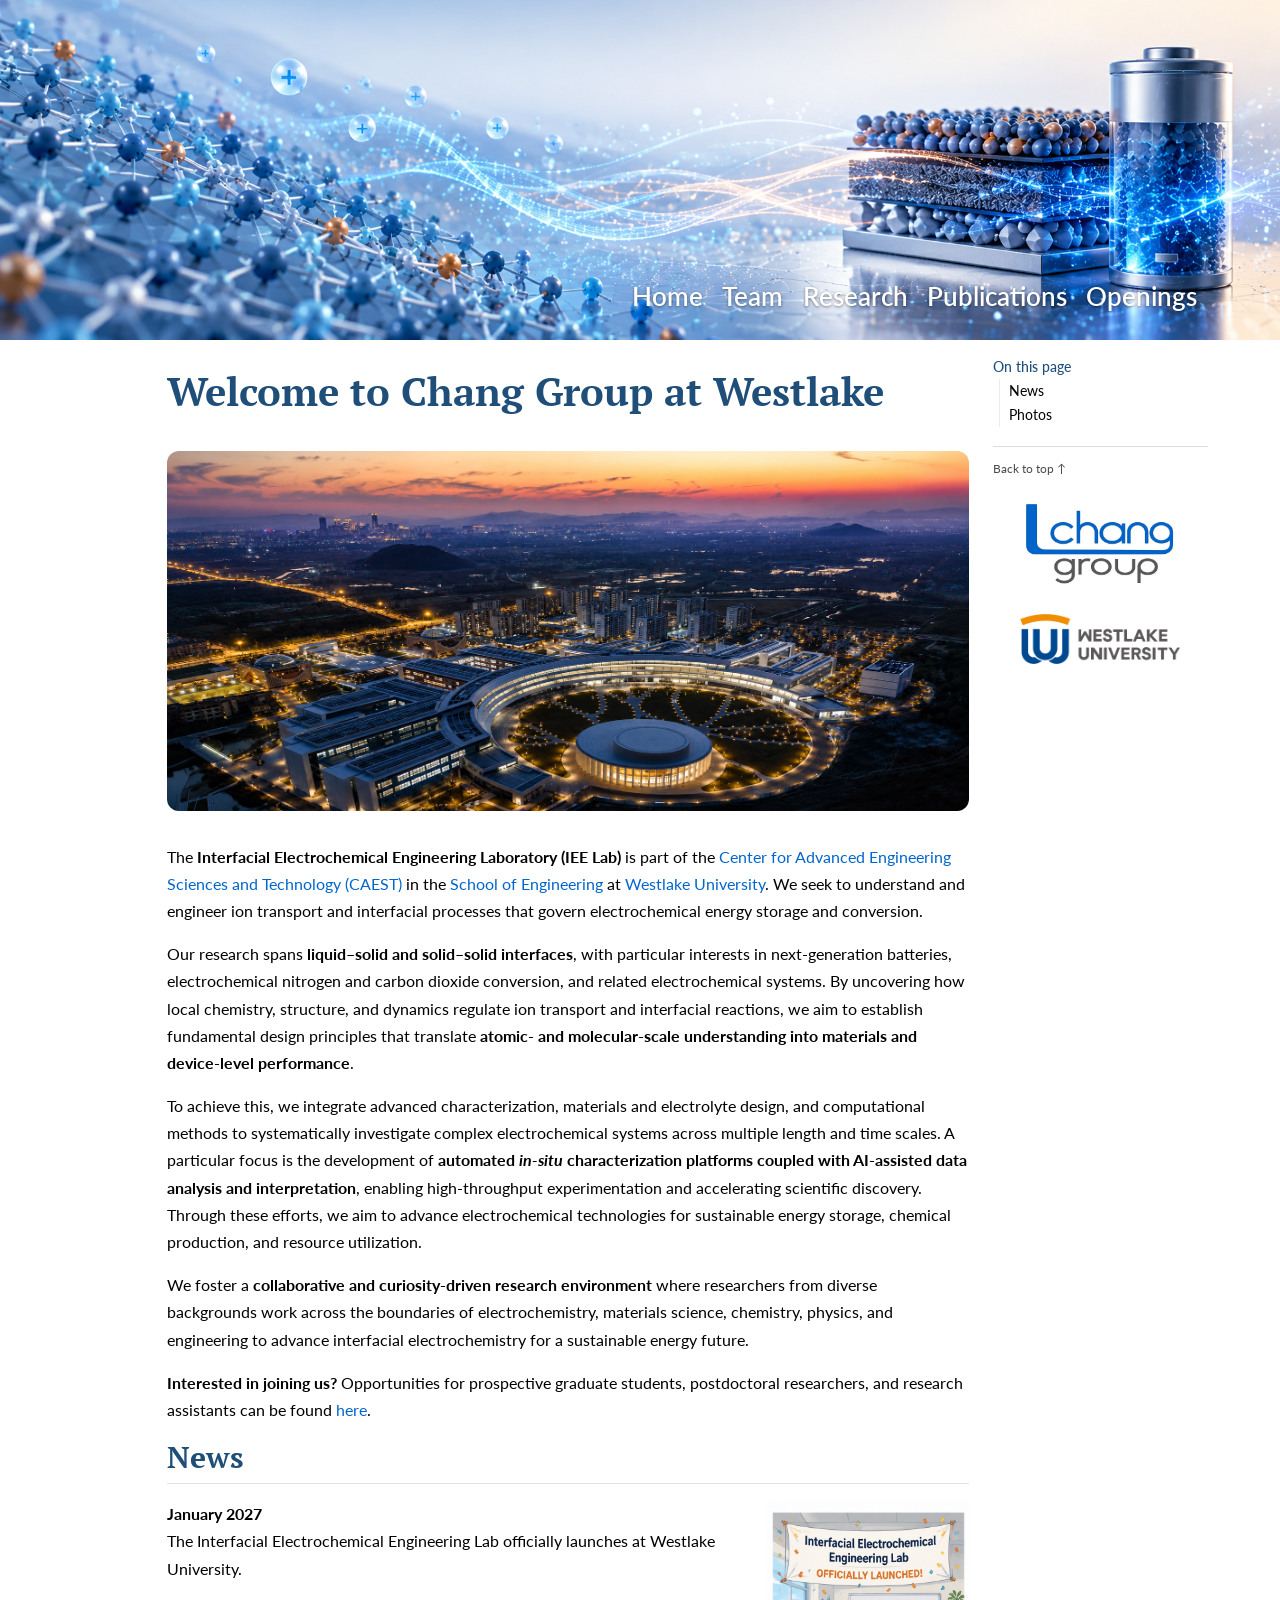
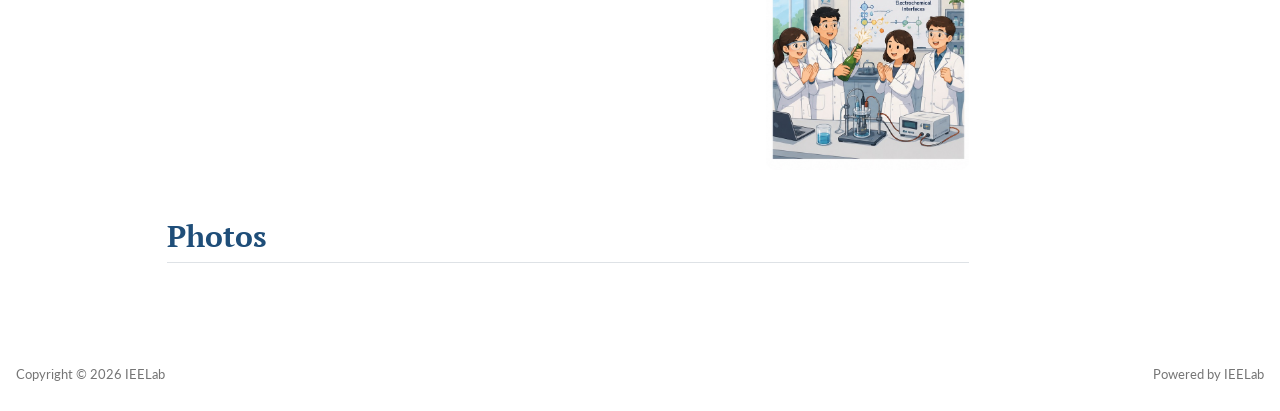
==== docs/index.html @ b9132589 "up" ====
<!DOCTYPE html>
<html xmlns="http://www.w3.org/1999/xhtml" lang="en" xml:lang="en"><head>

<meta charset="utf-8">
<meta name="generator" content="quarto-1.9.37">

<meta name="viewport" content="width=device-width, initial-scale=1.0, user-scalable=yes">


<title>Welcome to Chang Group at Westlake – Interfacial Electrochemical Engineering Lab</title>
<style>
/* Default styles provided by pandoc.
** See https://pandoc.org/MANUAL.html#variables-for-html for config info.
*/
code{white-space: pre-wrap;}
span.smallcaps{font-variant: small-caps;}
div.columns{display: flex; gap: min(4vw, 1.5em);}
div.column{flex: auto; overflow-x: auto;}
div.hanging-indent{margin-left: 1.5em; text-indent: -1.5em;}
ul.task-list{list-style: none;}
ul.task-list li input[type="checkbox"] {
  width: 0.8em;
  margin: 0 0.8em 0.2em -1em; /* quarto-specific, see https://github.com/quarto-dev/quarto-cli/issues/4556 */ 
  vertical-align: middle;
}
</style>


<script src="site_libs/quarto-nav/quarto-nav.js"></script>
<script src="site_libs/quarto-nav/headroom.min.js"></script>
<script src="site_libs/clipboard/clipboard.min.js"></script>
<script src="site_libs/quarto-search/autocomplete.umd.js"></script>
<script src="site_libs/quarto-search/fuse.min.js"></script>
<script src="site_libs/quarto-search/quarto-search.js"></script>
<meta name="quarto:offset" content="./">
<link href="./images/site-logo.jpg" rel="icon" type="image/jpeg">
<script src="site_libs/quarto-html/quarto.js" type="module"></script>
<script src="site_libs/quarto-html/tabsets/tabsets.js" type="module"></script>
<script src="site_libs/quarto-html/popper.min.js"></script>
<script src="site_libs/quarto-html/tippy.umd.min.js"></script>
<script src="site_libs/quarto-html/anchor.min.js"></script>
<link href="site_libs/quarto-html/tippy.css" rel="stylesheet">
<link href="site_libs/quarto-html/quarto-syntax-highlighting-a9c94084e156453ce75ecc8ff7b2041c.css" rel="stylesheet" id="quarto-text-highlighting-styles">
<script src="site_libs/bootstrap/bootstrap.min.js"></script>
<link href="site_libs/bootstrap/bootstrap-icons.css" rel="stylesheet">
<link href="site_libs/bootstrap/bootstrap-a9c7d5d89ad159cc41b2f3a0798fcfa2.min.css" rel="stylesheet" append-hash="true" id="quarto-bootstrap" data-mode="light">
<script id="quarto-search-options" type="application/json">{
  "location": "navbar",
  "copy-button": false,
  "collapse-after": 3,
  "panel-placement": "end",
  "type": "overlay",
  "limit": 50,
  "keyboard-shortcut": [
    "f",
    "/",
    "s"
  ],
  "show-item-context": false,
  "language": {
    "search-no-results-text": "No results",
    "search-matching-documents-text": "matching documents",
    "search-copy-link-title": "Copy link to search",
    "search-hide-matches-text": "Hide additional matches",
    "search-more-match-text": "more match in this document",
    "search-more-matches-text": "more matches in this document",
    "search-clear-button-title": "Clear",
    "search-text-placeholder": "",
    "search-detached-cancel-button-title": "Cancel",
    "search-submit-button-title": "Submit",
    "search-label": "Search"
  }
}</script>
<script async="" src="https://www.googletagmanager.com/gtag/js?id=G-5TPCGR6ZQC"></script>

<script type="text/javascript">

window.dataLayer = window.dataLayer || [];
function gtag(){dataLayer.push(arguments);}
gtag('js', new Date());
gtag('config', 'G-5TPCGR6ZQC', { 'anonymize_ip': true});
</script>


</head>

<body class="nav-fixed quarto-light">

<div id="quarto-search-results"></div>
  <header id="quarto-header" class="headroom fixed-top">
    <nav class="navbar navbar-expand-lg " data-bs-theme="dark">
      <div class="navbar-container container-fluid">
      <div class="navbar-brand-container mx-auto">
    <a class="navbar-brand" href="./index.html">
    <span class="navbar-title">Interfacial Electrochemical Engineering Lab</span>
    </a>
  </div>
          <button class="navbar-toggler" type="button" data-bs-toggle="collapse" data-bs-target="#navbarCollapse" aria-controls="navbarCollapse" role="menu" aria-expanded="false" aria-label="Toggle navigation" onclick="if (window.quartoToggleHeadroom) { window.quartoToggleHeadroom(); }">
  <span class="navbar-toggler-icon"></span>
</button>
          <div class="collapse navbar-collapse" id="navbarCollapse">
            <ul class="navbar-nav navbar-nav-scroll ms-auto">
  <li class="nav-item">
    <a class="nav-link active" href="./index.html" aria-current="page"> 
<span class="menu-text">Home</span></a>
  </li>  
  <li class="nav-item">
    <a class="nav-link" href="./Team.html"> 
<span class="menu-text">Team</span></a>
  </li>  
  <li class="nav-item">
    <a class="nav-link" href="./Research.html"> 
<span class="menu-text">Research</span></a>
  </li>  
  <li class="nav-item">
    <a class="nav-link" href="./Publications.html"> 
<span class="menu-text">Publications</span></a>
  </li>  
  <li class="nav-item">
    <a class="nav-link" href="./Openings.html"> 
<span class="menu-text">Openings</span></a>
  </li>  
</ul>
          </div> <!-- /navcollapse -->
            <div class="quarto-navbar-tools">
</div>
      </div> <!-- /container-fluid -->
    </nav>
</header>
<!-- content -->
<div id="quarto-content" class="quarto-container page-columns page-rows-contents page-layout-article page-navbar">
<!-- sidebar -->
<!-- margin-sidebar -->
    <div id="quarto-margin-sidebar" class="sidebar margin-sidebar">
        <nav id="TOC" role="doc-toc" class="toc-active">
    <h2 id="toc-title">On this page</h2>
   
  <ul>
  <li><a href="#news" id="toc-news" class="nav-link active" data-scroll-target="#news">News</a></li>
  <li><a href="#photos" id="toc-photos" class="nav-link" data-scroll-target="#photos">Photos</a></li>
  </ul>
</nav>
    </div>
<!-- main -->
<main class="content" id="quarto-document-content">

<header id="title-block-header" class="quarto-title-block default">
<div class="quarto-title">
<h1 class="title">Welcome to Chang Group at Westlake</h1>
</div>



<div class="quarto-title-meta">

    
  
    
  </div>
  


</header>


<p><img src="images/westlake1.png" class="homepage-hero img-fluid"></p>
<div id="hero-heading">
<p>The <strong>Interfacial Electrochemical Engineering Laboratory (IEE Lab)</strong> is part of the <a href="https://en-soe.westlake.edu.cn/OurSchool/departmentcenter/centerCAEST/">Center for Advanced Engineering Sciences and Technology (CAEST)</a> in the <a href="https://en-soe.westlake.edu.cn/index.shtml">School of Engineering</a> at <a href="https://en.westlake.edu.cn/">Westlake University</a>. We seek to understand and engineer ion transport and interfacial processes that govern electrochemical energy storage and conversion.</p>
<p>Our research spans <strong>liquid–solid and solid–solid interfaces</strong>, with particular interests in next-generation batteries, electrochemical nitrogen and carbon dioxide conversion, and related electrochemical systems. By uncovering how local chemistry, structure, and dynamics regulate ion transport and interfacial reactions, we aim to establish fundamental design principles that translate <strong>atomic- and molecular-scale understanding into materials and device-level performance</strong>.</p>
<p>To achieve this, we integrate advanced characterization, materials and electrolyte design, and computational methods to systematically investigate complex electrochemical systems across multiple length and time scales. A particular focus is the development of <strong>automated <em>in-situ</em> characterization platforms coupled with AI-assisted data analysis and interpretation</strong>, enabling high-throughput experimentation and accelerating scientific discovery. Through these efforts, we aim to advance electrochemical technologies for sustainable energy storage, chemical production, and resource utilization.</p>
<p>We foster a <strong>collaborative and curiosity-driven research environment</strong> where researchers from diverse backgrounds work across the boundaries of electrochemistry, materials science, chemistry, physics, and engineering to advance interfacial electrochemistry for a sustainable energy future.</p>
<p><strong>Interested in joining us?</strong> Opportunities for prospective graduate students, postdoctoral researchers, and research assistants can be found <a href="./Openings.html">here</a>.</p>
</div>
<section id="news" class="level2">
<h2 class="anchored" data-anchor-id="news">News</h2>
<div class="news-item">
<p><img src="images/news/lab-launch.jpg" class="img-fluid" width="220"></p>
<p><strong>January 2027</strong><br>
The Interfacial Electrochemical Engineering Lab officially launches at Westlake University.</p>
</div>
</section>
<section id="photos" class="level2">
<h2 class="anchored" data-anchor-id="photos">Photos</h2>


</section>

</main> <!-- /main -->
<script>
document.addEventListener("DOMContentLoaded", function () {

  const toc = document.querySelector("#TOC");
  if (!toc) return;

  /*
   * Replace Quarto TOC links with clean clones.
   * This removes Quarto's original click handlers.
   */
  const oldLinks = Array.from(
    toc.querySelectorAll('a[href^="#"]')
  );

  oldLinks.forEach(oldLink => {
    const newLink = oldLink.cloneNode(true);
    oldLink.replaceWith(newLink);
  });


  // Get the new clean links
  const tocLinks = Array.from(
    toc.querySelectorAll('a[href^="#"]')
  );

  const sections = [];


  tocLinks.forEach(link => {
    const href = link.getAttribute("href");

    if (!href || !href.startsWith("#")) return;

    const target = document.querySelector(href);

    if (!target) return;

    link.addEventListener("click", function (e) {
      e.preventDefault();

      const targetY =
        target.getBoundingClientRect().top +
        window.scrollY -
        80;

      window.scrollTo({
        top: targetY,
        behavior: "auto"
      });

      history.replaceState(null, "", href);
    });
});


  /*
   * Active TOC highlighting
   */
  function updateTOC() {

    let current = null;

    sections.forEach(item => {

      const rect =
        item.section.getBoundingClientRect();

      if (rect.top <= 250) {
        current = item;
      }

    });


    tocLinks.forEach(link => {
      link.classList.remove("active");
    });


    if (current) {
      current.link.classList.add("active");
    }

  }


  window.addEventListener(
    "scroll",
    updateTOC,
    { passive: true }
  );

  updateTOC();


  /*
   * Back to top
   */
  const backToTop =
    document.createElement("a");

  backToTop.href = "#";
  backToTop.className = "back-to-top";
  backToTop.innerHTML = "Back to top ↑";

  backToTop.addEventListener(
    "click",
    function (e) {

      e.preventDefault();

      window.scrollTo({
        top: 0,
        behavior: "smooth"
      });

    }
  );

  toc.appendChild(backToTop);


  /*
   * Sidebar logos
   */
  const marginSidebar =
    document.querySelector(
      "#quarto-margin-sidebar"
    );

  if (marginSidebar) {

    const logoBox =
      document.createElement("div");

    logoBox.className =
      "sidebar-logos";

    logoBox.innerHTML = `
      <img class="chang-logo"
           src="images/site-logo.jpg"
           alt="Chang Group">

      <img class="westlake-logo"
           src="images/westlake-logo.png"
           alt="Westlake University">
    `;

    marginSidebar.appendChild(
      logoBox
    );

  }

});
</script>
<script id="quarto-html-after-body" type="application/javascript">
  window.document.addEventListener("DOMContentLoaded", function (event) {
    const icon = "";
    const anchorJS = new window.AnchorJS();
    anchorJS.options = {
      placement: 'right',
      icon: icon
    };
    anchorJS.add('.anchored');
    const isCodeAnnotation = (el) => {
      for (const clz of el.classList) {
        if (clz.startsWith('code-annotation-')) {                     
          return true;
        }
      }
      return false;
    }
    const onCopySuccess = function(e) {
      // button target
      const button = e.trigger;
      // don't keep focus
      button.blur();
      // flash "checked"
      button.classList.add('code-copy-button-checked');
      var currentTitle = button.getAttribute("title");
      button.setAttribute("title", "Copied!");
      let tooltip;
      if (window.bootstrap) {
        button.setAttribute("data-bs-toggle", "tooltip");
        button.setAttribute("data-bs-placement", "left");
        button.setAttribute("data-bs-title", "Copied!");
        tooltip = new bootstrap.Tooltip(button, 
          { trigger: "manual", 
            customClass: "code-copy-button-tooltip",
            offset: [0, -8]});
        tooltip.show();    
      }
      setTimeout(function() {
        if (tooltip) {
          tooltip.hide();
          button.removeAttribute("data-bs-title");
          button.removeAttribute("data-bs-toggle");
          button.removeAttribute("data-bs-placement");
        }
        button.setAttribute("title", currentTitle);
        button.classList.remove('code-copy-button-checked');
      }, 1000);
      // clear code selection
      e.clearSelection();
    }
    const getTextToCopy = function(trigger) {
      const outerScaffold = trigger.parentElement.cloneNode(true);
      const codeEl = outerScaffold.querySelector('code');
      for (const childEl of codeEl.children) {
        if (isCodeAnnotation(childEl)) {
          childEl.remove();
        }
      }
      return codeEl.innerText;
    }
    const clipboard = new window.ClipboardJS('.code-copy-button:not([data-in-quarto-modal])', {
      text: getTextToCopy
    });
    clipboard.on('success', onCopySuccess);
    if (window.document.getElementById('quarto-embedded-source-code-modal')) {
      const clipboardModal = new window.ClipboardJS('.code-copy-button[data-in-quarto-modal]', {
        text: getTextToCopy,
        container: window.document.getElementById('quarto-embedded-source-code-modal')
      });
      clipboardModal.on('success', onCopySuccess);
    }
      var localhostRegex = new RegExp(/^(?:http|https):\/\/localhost\:?[0-9]*\//);
      var mailtoRegex = new RegExp(/^mailto:/);
        var filterRegex = new RegExp("https:\/\/changli-ieelab\.github\.io\/westlake");
      var isInternal = (href) => {
          return filterRegex.test(href) || localhostRegex.test(href) || mailtoRegex.test(href);
      }
      // Inspect non-navigation links and adorn them if external
     var links = window.document.querySelectorAll('a[href]:not(.nav-link):not(.navbar-brand):not(.toc-action):not(.sidebar-link):not(.sidebar-item-toggle):not(.pagination-link):not(.no-external):not([aria-hidden]):not(.dropdown-item):not(.quarto-navigation-tool):not(.about-link)');
      for (var i=0; i<links.length; i++) {
        const link = links[i];
        if (!isInternal(link.href)) {
          // undo the damage that might have been done by quarto-nav.js in the case of
          // links that we want to consider external
          if (link.dataset.originalHref !== undefined) {
            link.href = link.dataset.originalHref;
          }
        }
      }
    function tippyHover(el, contentFn, onTriggerFn, onUntriggerFn) {
      const config = {
        allowHTML: true,
        maxWidth: 500,
        delay: 100,
        arrow: false,
        appendTo: function(el) {
            return el.parentElement;
        },
        interactive: true,
        interactiveBorder: 10,
        theme: 'quarto',
        placement: 'bottom-start',
      };
      if (contentFn) {
        config.content = contentFn;
      }
      if (onTriggerFn) {
        config.onTrigger = onTriggerFn;
      }
      if (onUntriggerFn) {
        config.onUntrigger = onUntriggerFn;
      }
      window.tippy(el, config); 
    }
    const noterefs = window.document.querySelectorAll('a[role="doc-noteref"]');
    for (var i=0; i<noterefs.length; i++) {
      const ref = noterefs[i];
      tippyHover(ref, function() {
        // use id or data attribute instead here
        let href = ref.getAttribute('data-footnote-href') || ref.getAttribute('href');
        try { href = new URL(href).hash; } catch {}
        const id = href.replace(/^#\/?/, "");
        const note = window.document.getElementById(id);
        if (note) {
          return note.innerHTML;
        } else {
          return "";
        }
      });
    }
    const xrefs = window.document.querySelectorAll('a.quarto-xref');
    const processXRef = (id, note) => {
      // Strip column container classes
      const stripColumnClz = (el) => {
        el.classList.remove("page-full", "page-columns");
        if (el.children) {
          for (const child of el.children) {
            stripColumnClz(child);
          }
        }
      }
      stripColumnClz(note)
      if (id === null || id.startsWith('sec-')) {
        // Special case sections, only their first couple elements
        const container = document.createElement("div");
        if (note.children && note.children.length > 2) {
          container.appendChild(note.children[0].cloneNode(true));
          for (let i = 1; i < note.children.length; i++) {
            const child = note.children[i];
            if (child.tagName === "P" && child.innerText === "") {
              continue;
            } else {
              container.appendChild(child.cloneNode(true));
              break;
            }
          }
          if (window.Quarto?.typesetMath) {
            window.Quarto.typesetMath(container);
          }
          return container.innerHTML
        } else {
          if (window.Quarto?.typesetMath) {
            window.Quarto.typesetMath(note);
          }
          return note.innerHTML;
        }
      } else {
        // Remove any anchor links if they are present
        const anchorLink = note.querySelector('a.anchorjs-link');
        if (anchorLink) {
          anchorLink.remove();
        }
        if (window.Quarto?.typesetMath) {
          window.Quarto.typesetMath(note);
        }
        if (note.classList.contains("callout")) {
          return note.outerHTML;
        } else {
          return note.innerHTML;
        }
      }
    }
    for (var i=0; i<xrefs.length; i++) {
      const xref = xrefs[i];
      tippyHover(xref, undefined, function(instance) {
        instance.disable();
        let url = xref.getAttribute('href');
        let hash = undefined; 
        if (url.startsWith('#')) {
          hash = url;
        } else {
          try { hash = new URL(url).hash; } catch {}
        }
        if (hash) {
          const id = hash.replace(/^#\/?/, "");
          const note = window.document.getElementById(id);
          if (note !== null) {
            try {
              const html = processXRef(id, note.cloneNode(true));
              instance.setContent(html);
            } finally {
              instance.enable();
              instance.show();
            }
          } else {
            // See if we can fetch this
            fetch(url.split('#')[0])
            .then(res => res.text())
            .then(html => {
              const parser = new DOMParser();
              const htmlDoc = parser.parseFromString(html, "text/html");
              const note = htmlDoc.getElementById(id);
              if (note !== null) {
                const html = processXRef(id, note);
                instance.setContent(html);
              } 
            }).finally(() => {
              instance.enable();
              instance.show();
            });
          }
        } else {
          // See if we can fetch a full url (with no hash to target)
          // This is a special case and we should probably do some content thinning / targeting
          fetch(url)
          .then(res => res.text())
          .then(html => {
            const parser = new DOMParser();
            const htmlDoc = parser.parseFromString(html, "text/html");
            const note = htmlDoc.querySelector('main.content');
            if (note !== null) {
              // This should only happen for chapter cross references
              // (since there is no id in the URL)
              // remove the first header
              if (note.children.length > 0 && note.children[0].tagName === "HEADER") {
                note.children[0].remove();
              }
              const html = processXRef(null, note);
              instance.setContent(html);
            } 
          }).finally(() => {
            instance.enable();
            instance.show();
          });
        }
      }, function(instance) {
      });
    }
        let selectedAnnoteEl;
        const selectorForAnnotation = ( cell, annotation) => {
          let cellAttr = 'data-code-cell="' + cell + '"';
          let lineAttr = 'data-code-annotation="' +  annotation + '"';
          const selector = 'span[' + cellAttr + '][' + lineAttr + ']';
          return selector;
        }
        const selectCodeLines = (annoteEl) => {
          const doc = window.document;
          const targetCell = annoteEl.getAttribute("data-target-cell");
          const targetAnnotation = annoteEl.getAttribute("data-target-annotation");
          const annoteSpan = window.document.querySelector(selectorForAnnotation(targetCell, targetAnnotation));
          const lines = annoteSpan.getAttribute("data-code-lines").split(",");
          const lineIds = lines.map((line) => {
            return targetCell + "-" + line;
          })
          let top = null;
          let height = null;
          let parent = null;
          if (lineIds.length > 0) {
              //compute the position of the single el (top and bottom and make a div)
              const el = window.document.getElementById(lineIds[0]);
              top = el.offsetTop;
              height = el.offsetHeight;
              parent = el.parentElement.parentElement;
            if (lineIds.length > 1) {
              const lastEl = window.document.getElementById(lineIds[lineIds.length - 1]);
              const bottom = lastEl.offsetTop + lastEl.offsetHeight;
              height = bottom - top;
            }
            if (top !== null && height !== null && parent !== null) {
              // cook up a div (if necessary) and position it 
              let div = window.document.getElementById("code-annotation-line-highlight");
              if (div === null) {
                div = window.document.createElement("div");
                div.setAttribute("id", "code-annotation-line-highlight");
                div.style.position = 'absolute';
                parent.appendChild(div);
              }
              div.style.top = top - 2 + "px";
              div.style.height = height + 4 + "px";
              div.style.left = 0;
              let gutterDiv = window.document.getElementById("code-annotation-line-highlight-gutter");
              if (gutterDiv === null) {
                gutterDiv = window.document.createElement("div");
                gutterDiv.setAttribute("id", "code-annotation-line-highlight-gutter");
                gutterDiv.style.position = 'absolute';
                const codeCell = window.document.getElementById(targetCell);
                const gutter = codeCell.querySelector('.code-annotation-gutter');
                gutter.appendChild(gutterDiv);
              }
              gutterDiv.style.top = top - 2 + "px";
              gutterDiv.style.height = height + 4 + "px";
            }
            selectedAnnoteEl = annoteEl;
          }
        };
        const unselectCodeLines = () => {
          const elementsIds = ["code-annotation-line-highlight", "code-annotation-line-highlight-gutter"];
          elementsIds.forEach((elId) => {
            const div = window.document.getElementById(elId);
            if (div) {
              div.remove();
            }
          });
          selectedAnnoteEl = undefined;
        };
          // Handle positioning of the toggle
      window.addEventListener(
        "resize",
        throttle(() => {
          elRect = undefined;
          if (selectedAnnoteEl) {
            selectCodeLines(selectedAnnoteEl);
          }
        }, 10)
      );
      function throttle(fn, ms) {
      let throttle = false;
      let timer;
        return (...args) => {
          if(!throttle) { // first call gets through
              fn.apply(this, args);
              throttle = true;
          } else { // all the others get throttled
              if(timer) clearTimeout(timer); // cancel #2
              timer = setTimeout(() => {
                fn.apply(this, args);
                timer = throttle = false;
              }, ms);
          }
        };
      }
        // Attach click handler to the DT
        const annoteDls = window.document.querySelectorAll('dt[data-target-cell]');
        for (const annoteDlNode of annoteDls) {
          annoteDlNode.addEventListener('click', (event) => {
            const clickedEl = event.target;
            if (clickedEl !== selectedAnnoteEl) {
              unselectCodeLines();
              const activeEl = window.document.querySelector('dt[data-target-cell].code-annotation-active');
              if (activeEl) {
                activeEl.classList.remove('code-annotation-active');
              }
              selectCodeLines(clickedEl);
              clickedEl.classList.add('code-annotation-active');
            } else {
              // Unselect the line
              unselectCodeLines();
              clickedEl.classList.remove('code-annotation-active');
            }
          });
        }
    const findCites = (el) => {
      const parentEl = el.parentElement;
      if (parentEl) {
        const cites = parentEl.dataset.cites;
        if (cites) {
          return {
            el,
            cites: cites.split(' ')
          };
        } else {
          return findCites(el.parentElement)
        }
      } else {
        return undefined;
      }
    };
    var bibliorefs = window.document.querySelectorAll('a[role="doc-biblioref"]');
    for (var i=0; i<bibliorefs.length; i++) {
      const ref = bibliorefs[i];
      const citeInfo = findCites(ref);
      if (citeInfo) {
        tippyHover(citeInfo.el, function() {
          var popup = window.document.createElement('div');
          citeInfo.cites.forEach(function(cite) {
            var citeDiv = window.document.createElement('div');
            citeDiv.classList.add('hanging-indent');
            citeDiv.classList.add('csl-entry');
            var biblioDiv = window.document.getElementById('ref-' + cite);
            if (biblioDiv) {
              citeDiv.innerHTML = biblioDiv.innerHTML;
            }
            popup.appendChild(citeDiv);
          });
          return popup.innerHTML;
        });
      }
    }
  });
  </script>
</div> <!-- /content -->
<footer class="footer">
  <div class="nav-footer">
    <div class="nav-footer-left">
<p>Copyright © 2026 IEELab</p>
</div>   
    <div class="nav-footer-center">
      &nbsp;
    </div>
    <div class="nav-footer-right">
<p>Powered by IEELab</p>
</div>
  </div>
</footer>




</body></html>
---- docs/site_libs/quarto-html/tippy.css ----
.tippy-box[data-animation=fade][data-state=hidden]{opacity:0}[data-tippy-root]{max-width:calc(100vw - 10px)}.tippy-box{position:relative;background-color:#333;color:#fff;border-radius:4px;font-size:14px;line-height:1.4;white-space:normal;outline:0;transition-property:transform,visibility,opacity}.tippy-box[data-placement^=top]>.tippy-arrow{bottom:0}.tippy-box[data-placement^=top]>.tippy-arrow:before{bottom:-7px;left:0;border-width:8px 8px 0;border-top-color:initial;transform-origin:center top}.tippy-box[data-placement^=bottom]>.tippy-arrow{top:0}.tippy-box[data-placement^=bottom]>.tippy-arrow:before{top:-7px;left:0;border-width:0 8px 8px;border-bottom-color:initial;transform-origin:center bottom}.tippy-box[data-placement^=left]>.tippy-arrow{right:0}.tippy-box[data-placement^=left]>.tippy-arrow:before{border-width:8px 0 8px 8px;border-left-color:initial;right:-7px;transform-origin:center left}.tippy-box[data-placement^=right]>.tippy-arrow{left:0}.tippy-box[data-placement^=right]>.tippy-arrow:before{left:-7px;border-width:8px 8px 8px 0;border-right-color:initial;transform-origin:center right}.tippy-box[data-inertia][data-state=visible]{transition-timing-function:cubic-bezier(.54,1.5,.38,1.11)}.tippy-arrow{width:16px;height:16px;color:#333}.tippy-arrow:before{content:"";position:absolute;border-color:transparent;border-style:solid}.tippy-content{position:relative;padding:5px 9px;z-index:1}
---- docs/site_libs/quarto-html/quarto-syntax-highlighting-a9c94084e156453ce75ecc8ff7b2041c.css ----
/* quarto syntax highlight colors */
:root {
  --quarto-hl-ot-color: #003B4F;
  --quarto-hl-at-color: #657422;
  --quarto-hl-ss-color: #20794D;
  --quarto-hl-an-color: #5E5E5E;
  --quarto-hl-fu-color: #4758AB;
  --quarto-hl-st-color: #20794D;
  --quarto-hl-cf-color: #003B4F;
  --quarto-hl-op-color: #5E5E5E;
  --quarto-hl-er-color: #AD0000;
  --quarto-hl-bn-color: #AD0000;
  --quarto-hl-al-color: #AD0000;
  --quarto-hl-va-color: #111111;
  --quarto-hl-bu-color: inherit;
  --quarto-hl-ex-color: inherit;
  --quarto-hl-pp-color: #AD0000;
  --quarto-hl-in-color: #5E5E5E;
  --quarto-hl-vs-color: #20794D;
  --quarto-hl-wa-color: #5E5E5E;
  --quarto-hl-do-color: #5E5E5E;
  --quarto-hl-im-color: #00769E;
  --quarto-hl-ch-color: #20794D;
  --quarto-hl-dt-color: #AD0000;
  --quarto-hl-fl-color: #AD0000;
  --quarto-hl-co-color: #5E5E5E;
  --quarto-hl-cv-color: #5E5E5E;
  --quarto-hl-cn-color: #8f5902;
  --quarto-hl-sc-color: #5E5E5E;
  --quarto-hl-dv-color: #AD0000;
  --quarto-hl-kw-color: #003B4F;
}

/* other quarto variables */
:root {
  --quarto-font-monospace: "Source Code Pro", monospace;
}

/* syntax highlight based on Pandoc's rules */
pre > code.sourceCode > span {
  color: #003B4F;
}

code.sourceCode > span {
  color: #003B4F;
}

div.sourceCode,
div.sourceCode pre.sourceCode {
  color: #003B4F;
}

/* Normal */
code span {
  color: #003B4F;
}

/* Alert */
code span.al {
  color: #AD0000;
  font-style: inherit;
}

/* Annotation */
code span.an {
  color: #5E5E5E;
  font-style: inherit;
}

/* Attribute */
code span.at {
  color: #657422;
  font-style: inherit;
}

/* BaseN */
code span.bn {
  color: #AD0000;
  font-style: inherit;
}

/* BuiltIn */
code span.bu {
  font-style: inherit;
}

/* ControlFlow */
code span.cf {
  color: #003B4F;
  font-weight: bold;
  font-style: inherit;
}

/* Char */
code span.ch {
  color: #20794D;
  font-style: inherit;
}

/* Constant */
code span.cn {
  color: #8f5902;
  font-style: inherit;
}

/* Comment */
code span.co {
  color: #5E5E5E;
  font-style: inherit;
}

/* CommentVar */
code span.cv {
  color: #5E5E5E;
  font-style: italic;
}

/* Documentation */
code span.do {
  color: #5E5E5E;
  font-style: italic;
}

/* DataType */
code span.dt {
  color: #AD0000;
  font-style: inherit;
}

/* DecVal */
code span.dv {
  color: #AD0000;
  font-style: inherit;
}

/* Error */
code span.er {
  color: #AD0000;
  font-style: inherit;
}

/* Extension */
code span.ex {
  font-style: inherit;
}

/* Float */
code span.fl {
  color: #AD0000;
  font-style: inherit;
}

/* Function */
code span.fu {
  color: #4758AB;
  font-style: inherit;
}

/* Import */
code span.im {
  color: #00769E;
  font-style: inherit;
}

/* Information */
code span.in {
  color: #5E5E5E;
  font-style: inherit;
}

/* Keyword */
code span.kw {
  color: #003B4F;
  font-weight: bold;
  font-style: inherit;
}

/* Operator */
code span.op {
  color: #5E5E5E;
  font-style: inherit;
}

/* Other */
code span.ot {
  color: #003B4F;
  font-style: inherit;
}

/* Preprocessor */
code span.pp {
  color: #AD0000;
  font-style: inherit;
}

/* SpecialChar */
code span.sc {
  color: #5E5E5E;
  font-style: inherit;
}

/* SpecialString */
code span.ss {
  color: #20794D;
  font-style: inherit;
}

/* String */
code span.st {
  color: #20794D;
  font-style: inherit;
}

/* Variable */
code span.va {
  color: #111111;
  font-style: inherit;
}

/* VerbatimString */
code span.vs {
  color: #20794D;
  font-style: inherit;
}

/* Warning */
code span.wa {
  color: #5E5E5E;
  font-style: italic;
}

.prevent-inlining {
  content: "</";
}

/*# sourceMappingURL=ad27052c1b7979d94bc9fc16dbd58621.css.map */
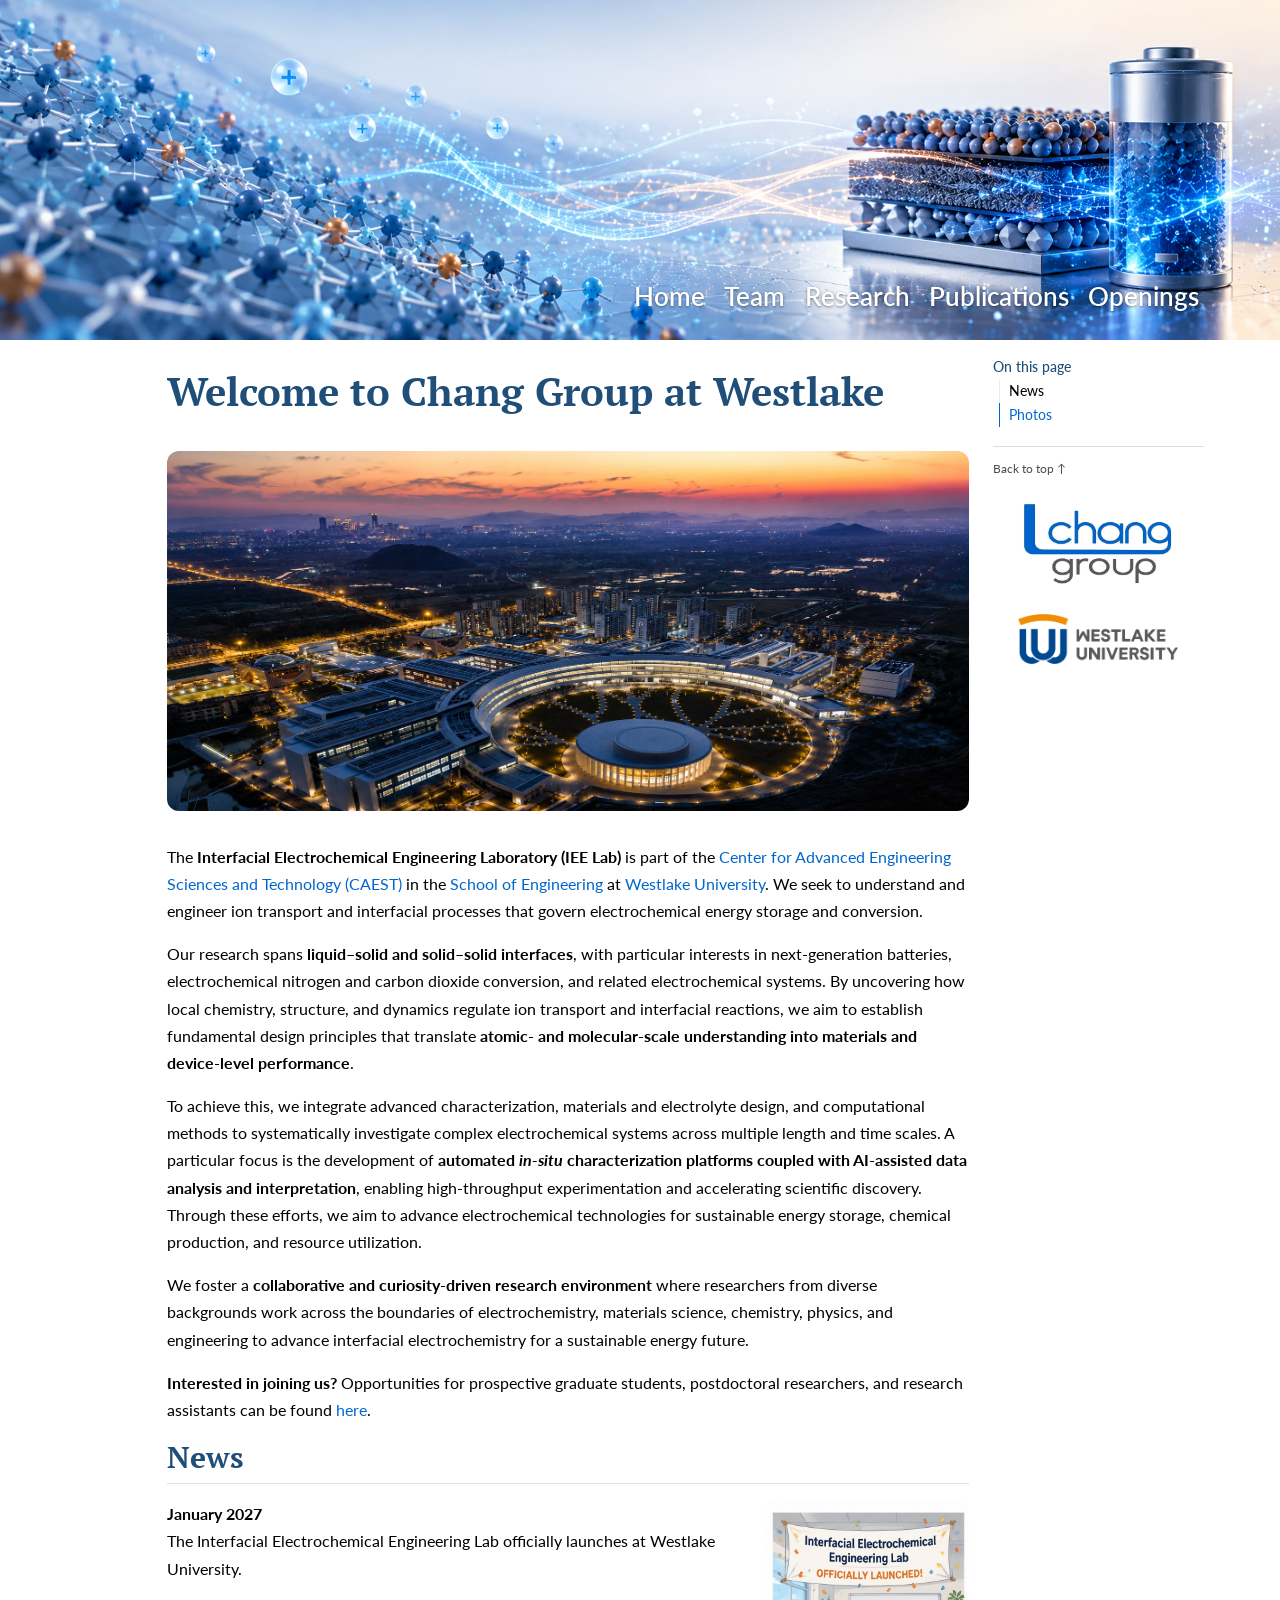
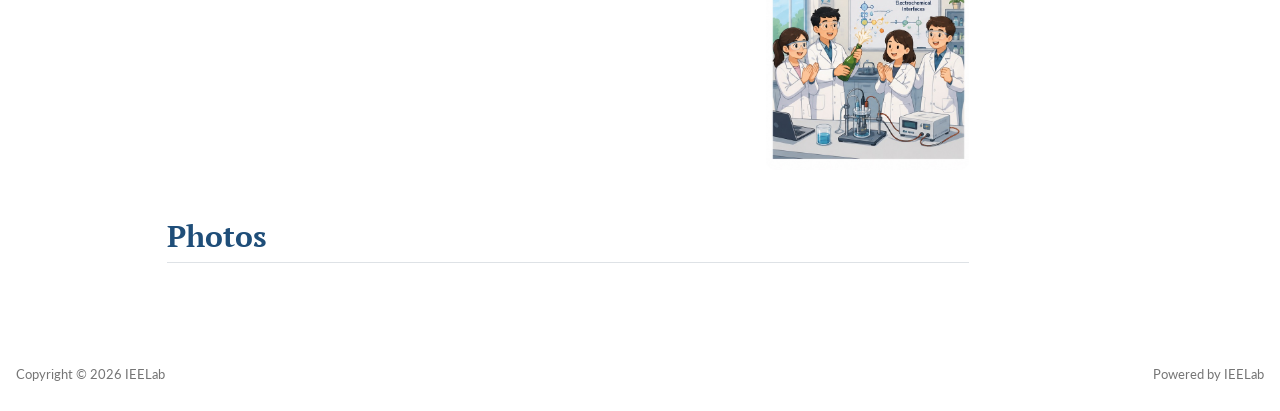
==== commit b818bc8e: "up" ====
--- a/docs/index.html
+++ b/docs/index.html
@@ -2,7 +2,7 @@
 <html xmlns="http://www.w3.org/1999/xhtml" lang="en" xml:lang="en"><head>
 
 <meta charset="utf-8">
-<meta name="generator" content="quarto-1.9.37">
+<meta name="generator" content="quarto-1.11.9">
 
 <meta name="viewport" content="width=device-width, initial-scale=1.0, user-scalable=yes">
 
@@ -12,10 +12,13 @@
 /* Default styles provided by pandoc.
 ** See https://pandoc.org/MANUAL.html#variables-for-html for config info.
 */
-code{white-space: pre-wrap;}
 span.smallcaps{font-variant: small-caps;}
-div.columns{display: flex; gap: min(4vw, 1.5em);}
-div.column{flex: auto; overflow-x: auto;}
+div.columns{display: flex; gap: 1.5em;}
+div.column{flex: auto;}
+@media screen {
+div.columns{gap: min(4vw, 1.5em);}
+div.column{overflow-x: auto;}
+}
 div.hanging-indent{margin-left: 1.5em; text-indent: -1.5em;}
 ul.task-list{list-style: none;}
 ul.task-list li input[type="checkbox"] {
@@ -36,14 +39,15 @@
 <link href="./images/site-logo.jpg" rel="icon" type="image/jpeg">
 <script src="site_libs/quarto-html/quarto.js" type="module"></script>
 <script src="site_libs/quarto-html/tabsets/tabsets.js" type="module"></script>
+<script src="site_libs/quarto-html/scrollable-regions/scrollable-regions.js" type="module"></script>
 <script src="site_libs/quarto-html/popper.min.js"></script>
 <script src="site_libs/quarto-html/tippy.umd.min.js"></script>
 <script src="site_libs/quarto-html/anchor.min.js"></script>
 <link href="site_libs/quarto-html/tippy.css" rel="stylesheet">
-<link href="site_libs/quarto-html/quarto-syntax-highlighting-a9c94084e156453ce75ecc8ff7b2041c.css" rel="stylesheet" id="quarto-text-highlighting-styles">
+<link href="site_libs/quarto-html/quarto-syntax-highlighting-00e69191a930b42b155058873613fefc.css" rel="stylesheet" id="quarto-text-highlighting-styles">
 <script src="site_libs/bootstrap/bootstrap.min.js"></script>
 <link href="site_libs/bootstrap/bootstrap-icons.css" rel="stylesheet">
-<link href="site_libs/bootstrap/bootstrap-a9c7d5d89ad159cc41b2f3a0798fcfa2.min.css" rel="stylesheet" append-hash="true" id="quarto-bootstrap" data-mode="light">
+<link href="site_libs/bootstrap/bootstrap-4e6b824dcd86e5a78e8bd5d52c74ac99.min.css" rel="stylesheet" append-hash="true" id="quarto-bootstrap" data-mode="light">
 <script id="quarto-search-options" type="application/json">{
   "location": "navbar",
   "copy-button": false,
@@ -84,18 +88,18 @@
 
 </head>
 
-<body class="nav-fixed quarto-light">
+<body class="nav-fixed quarto-light"><a id="quarto-skip-link" class="visually-hidden-focusable" href="#quarto-document-content">Skip to main content</a>
 
 <div id="quarto-search-results"></div>
   <header id="quarto-header" class="headroom fixed-top">
-    <nav class="navbar navbar-expand-lg " data-bs-theme="dark">
+    <nav class="navbar navbar-expand-lg " data-bs-theme="dark" aria-label="Site">
       <div class="navbar-container container-fluid">
       <div class="navbar-brand-container mx-auto">
     <a class="navbar-brand" href="./index.html">
     <span class="navbar-title">Interfacial Electrochemical Engineering Lab</span>
     </a>
   </div>
-          <button class="navbar-toggler" type="button" data-bs-toggle="collapse" data-bs-target="#navbarCollapse" aria-controls="navbarCollapse" role="menu" aria-expanded="false" aria-label="Toggle navigation" onclick="if (window.quartoToggleHeadroom) { window.quartoToggleHeadroom(); }">
+          <button class="navbar-toggler" type="button" data-bs-toggle="collapse" data-bs-target="#navbarCollapse" aria-controls="navbarCollapse" aria-expanded="false" aria-label="Toggle navigation" onclick="if (window.quartoToggleHeadroom) { window.quartoToggleHeadroom(); }">
   <span class="navbar-toggler-icon"></span>
 </button>
           <div class="collapse navbar-collapse" id="navbarCollapse">
@@ -113,7 +117,7 @@
 <span class="menu-text">Research</span></a>
   </li>  
   <li class="nav-item">
-    <a class="nav-link" href="./Publications.html"> 
+    <a class="nav-link" href="./publications.html"> 
 <span class="menu-text">Publications</span></a>
   </li>  
   <li class="nav-item">
@@ -132,7 +136,7 @@
 <!-- sidebar -->
 <!-- margin-sidebar -->
     <div id="quarto-margin-sidebar" class="sidebar margin-sidebar">
-        <nav id="TOC" role="doc-toc" class="toc-active">
+        <nav id="TOC" role="doc-toc" aria-labelledby="toc-title" class="toc-active">
     <h2 id="toc-title">On this page</h2>
    
   <ul>
@@ -142,7 +146,7 @@
 </nav>
     </div>
 <!-- main -->
-<main class="content" id="quarto-document-content">
+<main class="content" id="quarto-document-content" tabindex="-1">
 
 <header id="title-block-header" class="quarto-title-block default">
 <div class="quarto-title">
@@ -187,160 +191,405 @@
 
 </main> <!-- /main -->
 <script>
+
 document.addEventListener("DOMContentLoaded", function () {
 
+
+
   const toc = document.querySelector("#TOC");
+
   if (!toc) return;
 
+
+
   /*
-   * Replace Quarto TOC links with clean clones.
-   * This removes Quarto's original click handlers.
+
+   * TOC links
+
    */
-  const oldLinks = Array.from(
+
+  const tocLinks = Array.from(
+
     toc.querySelectorAll('a[href^="#"]')
+
   );
 
-  oldLinks.forEach(oldLink => {
-    const newLink = oldLink.cloneNode(true);
-    oldLink.replaceWith(newLink);
+
+
+  /*
+
+   * Handle TOC clicks ourselves.
+
+   *
+
+   * Capture phase is important:
+
+   * it runs before Quarto's own click handlers,
+
+   * avoiding conflicts between the two.
+
+   */
+
+  toc.addEventListener(
+
+    "click",
+
+    function (e) {
+
+
+
+      const link = e.target.closest('a[href^="#"]');
+
+
+
+      if (!link || !toc.contains(link)) return;
+
+
+
+      const href = link.getAttribute("href");
+
+
+
+      if (!href || href === "#") return;
+
+
+
+      const id = decodeURIComponent(
+
+        href.substring(1)
+
+      );
+
+
+
+      const target =
+
+        document.getElementById(id);
+
+
+
+      if (!target) return;
+
+
+
+      e.preventDefault();
+
+      e.stopPropagation();
+
+
+
+      /*
+
+       * Position the target below the navbar.
+
+       */
+
+      const targetY =
+
+        target.getBoundingClientRect().top +
+
+        window.scrollY -
+
+        80;
+
+
+
+      window.scrollTo({
+
+        top: Math.max(0, targetY),
+
+        behavior: "auto"
+
+      });
+
+
+
+      /*
+
+       * Update URL without triggering another scroll.
+
+       */
+
+      history.replaceState(
+
+        null,
+
+        "",
+
+        href
+
+      );
+
+
+
+    },
+
+    true
+
+  );
+
+
+
+
+
+  /*
+
+   * Active TOC highlighting
+
+   */
+
+  const sections = [];
+
+
+
+  tocLinks.forEach(link => {
+
+
+
+    const href = link.getAttribute("href");
+
+
+
+    if (!href || href === "#") return;
+
+
+
+    const id = decodeURIComponent(
+
+      href.substring(1)
+
+    );
+
+
+
+    const section =
+
+      document.getElementById(id);
+
+
+
+    if (!section) return;
+
+
+
+    sections.push({
+
+      link: link,
+
+      section: section
+
+    });
+
+
+
   });
 
 
-  // Get the new clean links
-  const tocLinks = Array.from(
-    toc.querySelectorAll('a[href^="#"]')
+
+
+
+  function updateTOC() {
+
+
+
+    let current = null;
+
+
+
+    sections.forEach(item => {
+
+
+
+      const rect =
+
+        item.section.getBoundingClientRect();
+
+
+
+      if (rect.top <= 250) {
+
+        current = item;
+
+      }
+
+
+
+    });
+
+
+
+    tocLinks.forEach(link => {
+
+      link.classList.remove("active");
+
+    });
+
+
+
+    if (current) {
+
+      current.link.classList.add("active");
+
+    }
+
+
+
+  }
+
+
+
+
+
+  window.addEventListener(
+
+    "scroll",
+
+    updateTOC,
+
+    { passive: true }
+
   );
 
-  const sections = [];
-
-
-  tocLinks.forEach(link => {
-    const href = link.getAttribute("href");
-
-    if (!href || !href.startsWith("#")) return;
-
-    const target = document.querySelector(href);
-
-    if (!target) return;
-
-    link.addEventListener("click", function (e) {
+
+
+  updateTOC();
+
+
+
+
+
+  /*
+
+   * Back to top
+
+   */
+
+  const backToTop =
+
+    document.createElement("a");
+
+
+
+  backToTop.href = "#";
+
+  backToTop.className = "back-to-top";
+
+  backToTop.innerHTML = "Back to top ↑";
+
+
+
+  backToTop.addEventListener(
+
+    "click",
+
+    function (e) {
+
+
+
       e.preventDefault();
 
-      const targetY =
-        target.getBoundingClientRect().top +
-        window.scrollY -
-        80;
+
 
       window.scrollTo({
-        top: targetY,
-        behavior: "auto"
+
+        top: 0,
+
+        behavior: "smooth"
+
       });
 
-      history.replaceState(null, "", href);
-    });
+
+
+      history.replaceState(
+
+        null,
+
+        "",
+
+        window.location.pathname
+
+      );
+
+
+
+    }
+
+  );
+
+
+
+  toc.appendChild(backToTop);
+
+
+
+
+
+  /*
+
+   * Sidebar logos
+
+   */
+
+  const marginSidebar =
+
+    document.querySelector(
+
+      "#quarto-margin-sidebar"
+
+    );
+
+
+
+  if (marginSidebar) {
+
+
+
+    const logoBox =
+
+      document.createElement("div");
+
+
+
+    logoBox.className =
+
+      "sidebar-logos";
+
+
+
+    logoBox.innerHTML = `
+
+      <img class="chang-logo"
+
+           src="images/site-logo.jpg"
+
+           alt="Chang Group">
+
+
+
+      <img class="westlake-logo"
+
+           src="images/westlake-logo.png"
+
+           alt="Westlake University">
+
+    `;
+
+
+
+    marginSidebar.appendChild(
+
+      logoBox
+
+    );
+
+
+
+  }
+
+
+
 });
 
-
-  /*
-   * Active TOC highlighting
-   */
-  function updateTOC() {
-
-    let current = null;
-
-    sections.forEach(item => {
-
-      const rect =
-        item.section.getBoundingClientRect();
-
-      if (rect.top <= 250) {
-        current = item;
-      }
-
-    });
-
-
-    tocLinks.forEach(link => {
-      link.classList.remove("active");
-    });
-
-
-    if (current) {
-      current.link.classList.add("active");
-    }
-
-  }
-
-
-  window.addEventListener(
-    "scroll",
-    updateTOC,
-    { passive: true }
-  );
-
-  updateTOC();
-
-
-  /*
-   * Back to top
-   */
-  const backToTop =
-    document.createElement("a");
-
-  backToTop.href = "#";
-  backToTop.className = "back-to-top";
-  backToTop.innerHTML = "Back to top ↑";
-
-  backToTop.addEventListener(
-    "click",
-    function (e) {
-
-      e.preventDefault();
-
-      window.scrollTo({
-        top: 0,
-        behavior: "smooth"
-      });
-
-    }
-  );
-
-  toc.appendChild(backToTop);
-
-
-  /*
-   * Sidebar logos
-   */
-  const marginSidebar =
-    document.querySelector(
-      "#quarto-margin-sidebar"
-    );
-
-  if (marginSidebar) {
-
-    const logoBox =
-      document.createElement("div");
-
-    logoBox.className =
-      "sidebar-logos";
-
-    logoBox.innerHTML = `
-      <img class="chang-logo"
-           src="images/site-logo.jpg"
-           alt="Chang Group">
-
-      <img class="westlake-logo"
-           src="images/westlake-logo.png"
-           alt="Westlake University">
-    `;
-
-    marginSidebar.appendChild(
-      logoBox
-    );
-
-  }
-
-});
 </script>
 <script id="quarto-html-after-body" type="application/javascript">
   window.document.addEventListener("DOMContentLoaded", function (event) {
@@ -420,7 +669,8 @@
           return filterRegex.test(href) || localhostRegex.test(href) || mailtoRegex.test(href);
       }
       // Inspect non-navigation links and adorn them if external
-     var links = window.document.querySelectorAll('a[href]:not(.nav-link):not(.navbar-brand):not(.toc-action):not(.sidebar-link):not(.sidebar-item-toggle):not(.pagination-link):not(.no-external):not([aria-hidden]):not(.dropdown-item):not(.quarto-navigation-tool):not(.about-link)');
+      window.quartoDecorateExternalLinks = function (root) {
+     var links = (root || window.document).querySelectorAll('a[href]:not(.nav-link):not(.navbar-brand):not(.toc-action):not(.sidebar-link):not(.sidebar-item-toggle):not(.pagination-link):not(.no-external):not([aria-hidden]):not(.dropdown-item):not(.quarto-navigation-tool):not(.about-link)');
       for (var i=0; i<links.length; i++) {
         const link = links[i];
         if (!isInternal(link.href)) {
@@ -429,8 +679,69 @@
           if (link.dataset.originalHref !== undefined) {
             link.href = link.dataset.originalHref;
           }
-        }
-      }
+          if (!link.classList.contains('no-external-icon')) {
+          }
+        }
+      }
+      };
+      window.quartoDecorateExternalLinks(window.document);
+    // Esc closes the popup (WCAG 1.4.13) and focus leaving both trigger and
+    // popup closes it (WCAG 2.4.11); tippy handles neither for interactive popups.
+    const hideOnEscAndFocusOut = {
+      name: 'hideOnEscAndFocusOut',
+      defaultValue: true,
+      fn(instance) {
+        const dismiss = () => {
+          // A show scheduled by the trigger delay would otherwise reopen it
+          instance.clearDelayTimeouts();
+          instance.hide();
+        };
+        const onKeyDown = (event) => {
+          if (event.key !== 'Escape') {
+            return;
+          }
+          // Keep Esc from also reaching page handlers (e.g. reveal.js overview),
+          // except an open reveal.js slide menu, which Esc should close too.
+          // The menu handles keys only when its keyboard option is on.
+          const menuHandlesEsc = window.Reveal?.getPlugin?.('menu')?.isOpen() &&
+            window.Reveal.getConfig().menu?.keyboard !== false;
+          if (!menuHandlesEsc) {
+            event.stopPropagation();
+          }
+          if (instance.popper.contains(window.document.activeElement)) {
+            // Disabled while refocusing so the focus trigger does not reopen it
+            instance.disable();
+            instance.reference.focus();
+            instance.enable();
+          }
+          dismiss();
+        };
+        const onFocusOut = (event) => {
+          const target = event.relatedTarget;
+          if (target && !instance.reference.contains(target) &&
+              !instance.popper.contains(target)) {
+            dismiss();
+          }
+        };
+        // On the trigger too: a click trigger (code-annotations: select) has no
+        // blur handling. Attached for the instance's lifetime so leaving the
+        // trigger also cancels a show still pending on the trigger delay.
+        instance.reference.addEventListener('focusout', onFocusOut);
+        return {
+          onShow() {
+            window.document.addEventListener('keydown', onKeyDown, true);
+            instance.popper.addEventListener('focusout', onFocusOut);
+          },
+          onHide() {
+            window.document.removeEventListener('keydown', onKeyDown, true);
+            instance.popper.removeEventListener('focusout', onFocusOut);
+          },
+          onDestroy() {
+            instance.reference.removeEventListener('focusout', onFocusOut);
+          },
+        };
+      },
+    };
     function tippyHover(el, contentFn, onTriggerFn, onUntriggerFn) {
       const config = {
         allowHTML: true,
@@ -444,6 +755,7 @@
         interactiveBorder: 10,
         theme: 'quarto',
         placement: 'bottom-start',
+        plugins: [hideOnEscAndFocusOut],
       };
       if (contentFn) {
         config.content = contentFn;
@@ -606,44 +918,54 @@
           const lineIds = lines.map((line) => {
             return targetCell + "-" + line;
           })
-          let top = null;
-          let height = null;
-          let parent = null;
+          // Each band is positioned against its own containing block, which is
+          // not the offsetParent of the lines, so place it from client rects.
+          const placeBand = (band, firstEl, lastEl, codeBlock) => {
+            const container = band.offsetParent;
+            if (container === null) {
+              return;
+            }
+            const containerRect = container.getBoundingClientRect();
+            // Reveal.js scales slides with a transform, so convert client
+            // pixels back to the CSS pixels of the container.
+            const scale = containerRect.height / container.offsetHeight || 1;
+            const firstRect = firstEl.getBoundingClientRect();
+            const lastRect = lastEl.getBoundingClientRect();
+            const top = (firstRect.top - containerRect.top) / scale - container.clientTop + container.scrollTop;
+            const height = (lastRect.bottom - firstRect.top) / scale;
+            band.style.top = top - 2 + "px";
+            band.style.height = height + 4 + "px";
+            if (codeBlock) {
+              // Without the copy button wrapper, the containing block is wider
+              // than the code block, so span the code block explicitly.
+              const blockRect = codeBlock.getBoundingClientRect();
+              band.style.left = (blockRect.left - containerRect.left) / scale - container.clientLeft + container.scrollLeft + "px";
+              band.style.width = blockRect.width / scale + "px";
+            }
+          };
           if (lineIds.length > 0) {
-              //compute the position of the single el (top and bottom and make a div)
-              const el = window.document.getElementById(lineIds[0]);
-              top = el.offsetTop;
-              height = el.offsetHeight;
-              parent = el.parentElement.parentElement;
-            if (lineIds.length > 1) {
-              const lastEl = window.document.getElementById(lineIds[lineIds.length - 1]);
-              const bottom = lastEl.offsetTop + lastEl.offsetHeight;
-              height = bottom - top;
+            const el = window.document.getElementById(lineIds[0]);
+            const lastEl = window.document.getElementById(lineIds[lineIds.length - 1]);
+            const parent = el.parentElement.parentElement;
+            // cook up a div (if necessary) and position it
+            let div = window.document.getElementById("code-annotation-line-highlight");
+            if (div === null) {
+              div = window.document.createElement("div");
+              div.setAttribute("id", "code-annotation-line-highlight");
+              div.style.position = 'absolute';
+              parent.appendChild(div);
             }
-            if (top !== null && height !== null && parent !== null) {
-              // cook up a div (if necessary) and position it 
-              let div = window.document.getElementById("code-annotation-line-highlight");
-              if (div === null) {
-                div = window.document.createElement("div");
-                div.setAttribute("id", "code-annotation-line-highlight");
-                div.style.position = 'absolute';
-                parent.appendChild(div);
-              }
-              div.style.top = top - 2 + "px";
-              div.style.height = height + 4 + "px";
-              div.style.left = 0;
-              let gutterDiv = window.document.getElementById("code-annotation-line-highlight-gutter");
-              if (gutterDiv === null) {
-                gutterDiv = window.document.createElement("div");
-                gutterDiv.setAttribute("id", "code-annotation-line-highlight-gutter");
-                gutterDiv.style.position = 'absolute';
-                const codeCell = window.document.getElementById(targetCell);
-                const gutter = codeCell.querySelector('.code-annotation-gutter');
-                gutter.appendChild(gutterDiv);
-              }
-              gutterDiv.style.top = top - 2 + "px";
-              gutterDiv.style.height = height + 4 + "px";
+            placeBand(div, el, lastEl, parent.closest("div.sourceCode") || parent);
+            let gutterDiv = window.document.getElementById("code-annotation-line-highlight-gutter");
+            if (gutterDiv === null) {
+              gutterDiv = window.document.createElement("div");
+              gutterDiv.setAttribute("id", "code-annotation-line-highlight-gutter");
+              gutterDiv.style.position = 'absolute';
+              const codeCell = window.document.getElementById(targetCell);
+              const gutter = codeCell.querySelector('.code-annotation-gutter');
+              gutter.appendChild(gutterDiv);
             }
+            placeBand(gutterDiv, el, lastEl);
             selectedAnnoteEl = annoteEl;
           }
         };
@@ -742,6 +1064,9 @@
     }
   });
   </script>
+  <script type="application/javascript">
+  window.quartoScrollableRegionsLabels = {"code":"Scrollable code","output":"Scrollable output"};
+  </script>
 </div> <!-- /content -->
 <footer class="footer">
   <div class="nav-footer">
--- a/docs/site_libs/quarto-html/quarto-syntax-highlighting-00e69191a930b42b155058873613fefc.css
+++ b/docs/site_libs/quarto-html/quarto-syntax-highlighting-00e69191a930b42b155058873613fefc.css
@@ -0,0 +1,236 @@
+/* quarto syntax highlight colors */
+:root {
+  --quarto-hl-ot-color: #003B4F;
+  --quarto-hl-at-color: #657422;
+  --quarto-hl-ss-color: #20794D;
+  --quarto-hl-an-color: #5E5E5E;
+  --quarto-hl-fu-color: #4758AB;
+  --quarto-hl-st-color: #20794D;
+  --quarto-hl-cf-color: #003B4F;
+  --quarto-hl-op-color: #5E5E5E;
+  --quarto-hl-er-color: #AD0000;
+  --quarto-hl-bn-color: #AD0000;
+  --quarto-hl-al-color: #AD0000;
+  --quarto-hl-va-color: #111111;
+  --quarto-hl-bu-color: inherit;
+  --quarto-hl-ex-color: inherit;
+  --quarto-hl-pp-color: #AD0000;
+  --quarto-hl-in-color: #5E5E5E;
+  --quarto-hl-vs-color: #20794D;
+  --quarto-hl-wa-color: #5E5E5E;
+  --quarto-hl-do-color: #5E5E5E;
+  --quarto-hl-im-color: #00769E;
+  --quarto-hl-ch-color: #20794D;
+  --quarto-hl-dt-color: #AD0000;
+  --quarto-hl-fl-color: #AD0000;
+  --quarto-hl-co-color: #5E5E5E;
+  --quarto-hl-cv-color: #5E5E5E;
+  --quarto-hl-cn-color: #8f5902;
+  --quarto-hl-sc-color: #5E5E5E;
+  --quarto-hl-dv-color: #AD0000;
+  --quarto-hl-kw-color: #003B4F;
+}
+
+/* other quarto variables */
+:root {
+  --quarto-font-monospace: "Source Code Pro", monospace;
+}
+
+/* syntax highlight based on Pandoc's rules */
+pre > code.sourceCode > span {
+  color: #003B4F;
+}
+
+code.sourceCode > span {
+  color: #003B4F;
+}
+
+div.sourceCode,
+div.sourceCode pre.sourceCode {
+  color: #003B4F;
+}
+
+/* Normal */
+code span {
+  color: #003B4F;
+}
+
+/* Alert */
+code span.al {
+  color: #AD0000;
+  font-style: inherit;
+}
+
+/* Annotation */
+code span.an {
+  color: #5E5E5E;
+  font-style: inherit;
+}
+
+/* Attribute */
+code span.at {
+  color: #657422;
+  font-style: inherit;
+}
+
+/* BaseN */
+code span.bn {
+  color: #AD0000;
+  font-style: inherit;
+}
+
+/* BuiltIn */
+code span.bu {
+  font-style: inherit;
+}
+
+/* ControlFlow */
+code span.cf {
+  color: #003B4F;
+  font-weight: bold;
+  font-style: inherit;
+}
+
+/* Char */
+code span.ch {
+  color: #20794D;
+  font-style: inherit;
+}
+
+/* Constant */
+code span.cn {
+  color: #8f5902;
+  font-style: inherit;
+}
+
+/* Comment */
+code span.co {
+  color: #5E5E5E;
+  font-style: inherit;
+}
+
+/* CommentVar */
+code span.cv {
+  color: #5E5E5E;
+  font-style: italic;
+}
+
+/* Documentation */
+code span.do {
+  color: #5E5E5E;
+  font-style: italic;
+}
+
+/* DataType */
+code span.dt {
+  color: #AD0000;
+  font-style: inherit;
+}
+
+/* DecVal */
+code span.dv {
+  color: #AD0000;
+  font-style: inherit;
+}
+
+/* Error */
+code span.er {
+  color: #AD0000;
+  font-style: inherit;
+}
+
+/* Extension */
+code span.ex {
+  font-style: inherit;
+}
+
+/* Float */
+code span.fl {
+  color: #AD0000;
+  font-style: inherit;
+}
+
+/* Function */
+code span.fu {
+  color: #4758AB;
+  font-style: inherit;
+}
+
+/* Import */
+code span.im {
+  color: #00769E;
+  font-style: inherit;
+}
+
+/* Information */
+code span.in {
+  color: #5E5E5E;
+  font-style: inherit;
+}
+
+/* Keyword */
+code span.kw {
+  color: #003B4F;
+  font-weight: bold;
+  font-style: inherit;
+}
+
+/* Operator */
+code span.op {
+  color: #5E5E5E;
+  font-style: inherit;
+}
+
+/* Other */
+code span.ot {
+  color: #003B4F;
+  font-style: inherit;
+}
+
+/* Preprocessor */
+code span.pp {
+  color: #AD0000;
+  font-style: inherit;
+}
+
+/* SpecialChar */
+code span.sc {
+  color: #5E5E5E;
+  font-style: inherit;
+}
+
+/* SpecialString */
+code span.ss {
+  color: #20794D;
+  font-style: inherit;
+}
+
+/* String */
+code span.st {
+  color: #20794D;
+  font-style: inherit;
+}
+
+/* Variable */
+code span.va {
+  color: #111111;
+  font-style: inherit;
+}
+
+/* VerbatimString */
+code span.vs {
+  color: #20794D;
+  font-style: inherit;
+}
+
+/* Warning */
+code span.wa {
+  color: #5E5E5E;
+  font-style: italic;
+}
+
+.prevent-inlining {
+  content: "</";
+}
+
+/*# sourceMappingURL=f63bb6c3465eb2121179ccb8d6784b03.css.map */
